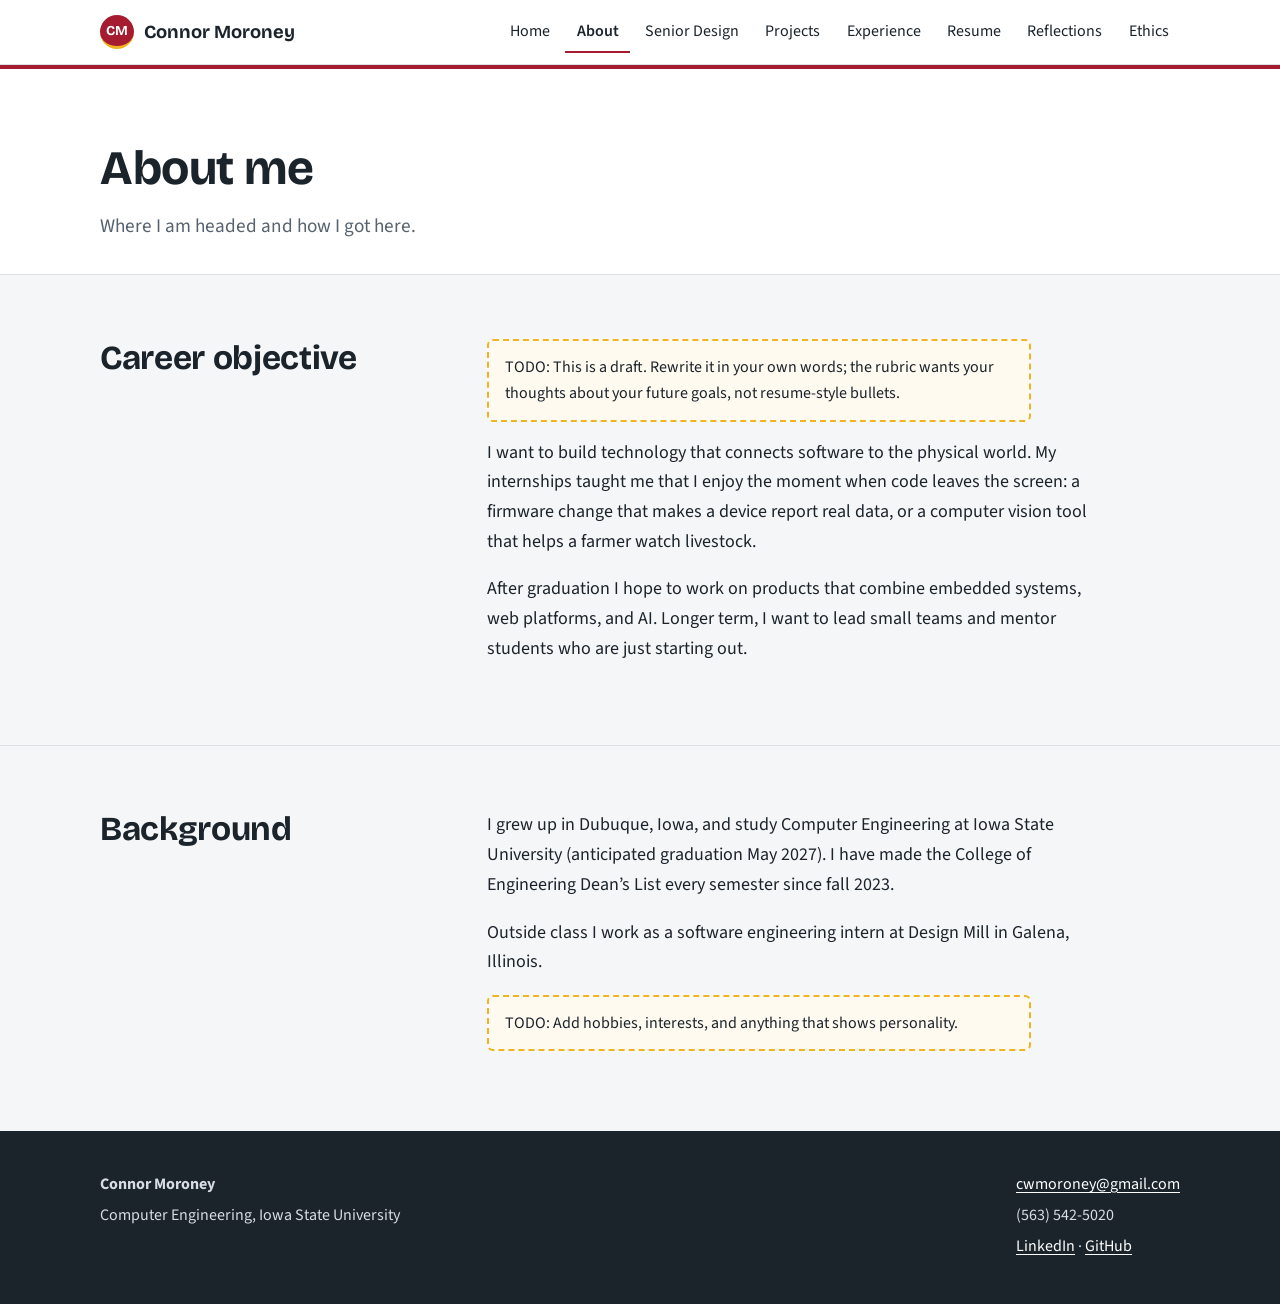
==== about.html @ 3caaef1a "Portfolio website created. Need to fill out info." ====
<!doctype html>
<html lang="en">
<head>
<meta charset="utf-8">
<meta name="viewport" content="width=device-width, initial-scale=1">
<title>About | Connor Moroney</title>
<meta name="description" content="Career objective and background.">
<link rel="preconnect" href="https://fonts.googleapis.com">
<link rel="preconnect" href="https://fonts.gstatic.com" crossorigin>
<link href="https://fonts.googleapis.com/css2?family=Bricolage+Grotesque:opsz,wght@12..96,500;12..96,700&family=Source+Sans+3:ital,wght@0,400;0,600;1,400&display=swap" rel="stylesheet">
<link rel="stylesheet" href="styles.css">
<script src="site.js" defer></script>
</head>
<body>
<div id="site-header"></div>
<main id="main">
<header class="page-head"><div class="wrap"><h1>About me</h1><p>Where I am headed and how I got here.</p></div></header>

<section class="block"><div class="wrap split"><h2>Career objective</h2><div><!-- Draft based on the resume. Rewrite in your own voice. --><p class="todo">TODO: This is a draft. Rewrite it in your own words; the rubric wants your thoughts about your future goals, not resume-style bullets.</p><p>I want to build technology that connects software to the physical world. My internships taught me that I enjoy the moment when code leaves the screen: a firmware change that makes a device report real data, or a computer vision tool that helps a farmer watch livestock.</p><p>After graduation I hope to work on products that combine embedded systems, web platforms, and AI. Longer term, I want to lead small teams and mentor students who are just starting out.</p></div></div></section>
<section class="block"><div class="wrap split"><h2>Background</h2><div><p>I grew up in Dubuque, Iowa, and study Computer Engineering at Iowa State University (anticipated graduation May 2027). I have made the College of Engineering Dean&rsquo;s List every semester since fall 2023.</p><p>Outside class I work as a software engineering intern at Design Mill in Galena, Illinois.</p><p class="todo">TODO: Add hobbies, interests, and anything that shows personality.</p></div></div></section>

</main>
<div id="site-footer"></div>
</body>
</html>
---- styles.css ----
:root {
    --ink: #1b232b;
    --muted: #56626e;
    --paper: #f5f6f8;
    --card: #fff;
    --line: #dde1e6;
    --cardinal: #a51c30;
    --cardinal-dk: #7f1424;
    --gold: #f0b323;
    --r: 6px;
    --head: "Bricolage Grotesque", system-ui, sans-serif;
    --body: "Source Sans 3", system-ui, -apple-system, "Segoe UI", sans-serif
}

* {
    box-sizing: border-box
}

html {
    scroll-behavior: smooth
}

body {
    margin: 0;
    background: var(--paper);
    color: var(--ink);
    font: 400 1.125rem/1.65 var(--body)
}

h1,
h2,
h3 {
    font-family: var(--head);
    line-height: 1.15;
    margin: 0 0 .5em;
    letter-spacing: -.01em
}

h1 {
    font-size: clamp(2.4rem, 6vw, 4.25rem);
    font-weight: 700
}

h2 {
    font-size: clamp(1.6rem, 3vw, 2.1rem)
}

h3 {
    font-size: 1.25rem
}

p {
    margin: 0 0 1em;
    max-width: 68ch
}

a {
    color: var(--cardinal);
    text-underline-offset: 3px
}

a:hover {
    color: var(--cardinal-dk)
}

:focus-visible {
    outline: 3px solid var(--gold);
    outline-offset: 3px
}

.wrap {
    width: min(1080px, 100% - 2.5rem);
    margin-inline: auto
}

.skip {
    position: absolute;
    left: -999px;
    background: var(--ink);
    color: #fff;
    padding: .5rem 1rem;
    z-index: 20
}

.skip:focus {
    left: 1rem;
    top: 1rem
}

/* header */
.site-head {
    position: sticky;
    top: 0;
    z-index: 10;
    background: #fff;
    border-bottom: 1px solid var(--line)
}

.site-head .wrap {
    display: flex;
    align-items: center;
    justify-content: space-between;
    min-height: 64px;
    gap: 1rem
}

.brand {
    font: 700 1.15rem var(--head);
    color: var(--ink);
    text-decoration: none;
    display: flex;
    align-items: center;
    gap: .6rem
}

.brand b {
    display: grid;
    place-items: center;
    width: 34px;
    height: 34px;
    background: var(--cardinal);
    color: #fff;
    border-radius: 50%;
    font-size: .85rem;
    border-bottom: 3px solid var(--gold)
}

nav ul {
    display: flex;
    gap: .25rem;
    list-style: none;
    margin: 0;
    padding: 0;
    flex-wrap: wrap
}

nav a {
    display: block;
    padding: .4rem .7rem;
    color: var(--ink);
    text-decoration: none;
    font-size: 1rem;
    border-bottom: 2px solid transparent
}

nav a:hover {
    border-color: var(--line)
}

nav a[aria-current=page] {
    border-color: var(--cardinal);
    font-weight: 600
}

.menu-btn {
    display: none;
    background: none;
    border: 1px solid var(--line);
    border-radius: var(--r);
    padding: .4rem .8rem;
    font: inherit;
    color: var(--ink)
}

@media(max-width:860px) {
    .menu-btn {
        display: block
    }

    nav {
        display: none;
        position: absolute;
        top: 64px;
        left: 0;
        right: 0;
        background: #fff;
        border-bottom: 1px solid var(--line);
        padding: .5rem 1.25rem 1rem
    }

    nav.open {
        display: block
    }

    nav ul {
        flex-direction: column
    }
}

/* hero */
.hero {
    position: relative;
    overflow: hidden;
    background: #fff;
    border-bottom: 1px solid var(--line)
}

.hero .wrap {
    position: relative;
    display: grid;
    grid-template-columns: 1.5fr 1fr;
    gap: 3rem;
    align-items: center;
    padding: clamp(3rem, 8vw, 6rem) 0
}

.hero p.lede {
    font-size: 1.35rem;
    color: var(--muted)
}

.trace {
    position: absolute;
    inset: 0;
    width: 100%;
    height: 100%;
    pointer-events: none
}

.trace path {
    fill: none;
    stroke: var(--line);
    stroke-width: 2;
    stroke-dasharray: 1400;
    stroke-dashoffset: 1400;
    animation: draw 2.4s ease-out .2s forwards
}

.trace circle {
    fill: #fff;
    stroke: var(--cardinal);
    stroke-width: 2
}

@keyframes draw {
    to {
        stroke-dashoffset: 0
    }
}

.portrait {
    aspect-ratio: 4/5;
    background: var(--paper);
    border: 1px solid var(--line);
    border-radius: var(--r);
    box-shadow: 12px 12px 0 var(--cardinal);
    display: grid;
    place-items: center;
    color: var(--muted);
    overflow: hidden;
    font-size: .95rem;
    text-align: center
}

.portrait img {
    width: 100%;
    height: 100%;
    object-fit: cover
}

@media(max-width:760px) {
    .hero .wrap {
        grid-template-columns: 1fr
    }

    .portrait {
        max-width: 280px;
        box-shadow: 8px 8px 0 var(--cardinal)
    }
}

.btns {
    display: flex;
    gap: .75rem;
    flex-wrap: wrap;
    margin-top: 1.5rem
}

.btn {
    display: inline-block;
    padding: .7rem 1.3rem;
    border-radius: var(--r);
    background: var(--cardinal);
    color: #fff;
    text-decoration: none;
    font-weight: 600;
    border: 2px solid var(--cardinal)
}

.btn:hover {
    background: var(--cardinal-dk);
    color: #fff
}

.btn.alt {
    background: transparent;
    color: var(--cardinal)
}

.btn.alt:hover {
    background: var(--cardinal);
    color: #fff
}

/* sections */
section.block {
    padding: clamp(2.5rem, 6vw, 4rem) 0;
    border-bottom: 1px solid var(--line)
}

section.block:last-of-type {
    border-bottom: 0
}

.page-head {
    background: #fff;
    border-bottom: 1px solid var(--line);
    padding: clamp(2.5rem, 6vw, 4.5rem) 0 2rem;
    border-top: 4px solid var(--cardinal)
}

.page-head h1 {
    font-size: clamp(2rem, 5vw, 3rem);
    margin-bottom: .3em
}

.page-head p {
    color: var(--muted);
    font-size: 1.2rem;
    margin: 0
}

.crumb {
    font-size: .95rem;
    margin-bottom: 1rem
}

.split {
    display: grid;
    grid-template-columns: 1fr 2fr;
    gap: 2.5rem
}

@media(max-width:760px) {
    .split {
        grid-template-columns: 1fr;
        gap: 1rem
    }
}

.split>h2 {
    position: sticky;
    top: 84px;
    align-self: start
}

.linklist {
    list-style: none;
    padding: 0;
    margin: 0;
    display: grid;
    grid-template-columns: repeat(2, 1fr);
    gap: 0 2.5rem
}

@media(max-width:760px) {
    .linklist {
        grid-template-columns: 1fr
    }
}

.linklist li {
    border-top: 1px solid var(--line);
    padding: 1rem 0
}

.linklist a {
    font: 700 1.2rem var(--head);
    text-decoration: none
}

.linklist span {
    display: block;
    color: var(--muted);
    font-size: 1rem
}

/* projects */
.project {
    display: grid;
    grid-template-columns: 200px 1fr;
    gap: 1.5rem;
    padding: 1.5rem 0;
    border-top: 1px solid var(--line)
}

.project .thumb {
    aspect-ratio: 4/3;
    background: #e9ecf0;
    border-radius: var(--r);
    display: grid;
    place-items: center;
    color: var(--muted);
    font-size: .9rem;
    overflow: hidden
}

.thumb img {
    width: 100%;
    height: 100%;
    object-fit: cover
}

.project h3 a {
    color: var(--ink);
    text-decoration: none
}

.project h3 a:hover {
    color: var(--cardinal)
}

@media(max-width:640px) {
    .project {
        grid-template-columns: 1fr
    }
}

.tags {
    list-style: none;
    display: flex;
    flex-wrap: wrap;
    gap: .4rem;
    padding: 0;
    margin: .5rem 0 0
}

.tags li {
    background: #fff;
    border: 1px solid var(--line);
    border-radius: 99px;
    padding: .1rem .7rem;
    font-size: .9rem;
    color: var(--muted)
}

.feature {
    border-left: 5px solid var(--gold);
    background: #fff;
    padding: 1.5rem;
    border-radius: 0 var(--r) var(--r) 0
}

.entry {
    background: #fff;
    border: 1px solid var(--line);
    border-radius: var(--r);
    padding: 1.5rem 1.75rem;
    margin-bottom: 1.5rem
}

.entry .meta {
    color: var(--muted);
    margin-bottom: 1rem
}

ul.plain {
    padding-left: 1.2rem;
    max-width: 68ch
}

ul.plain li {
    margin-bottom: .4rem
}

.todo {
    border: 2px dashed var(--gold);
    background: #fffaf0;
    padding: .8rem 1rem;
    border-radius: var(--r);
    font-size: 1rem;
    max-width: 68ch
}

.media {
    background: #e9ecf0;
    border-radius: var(--r);
    min-height: 240px;
    display: grid;
    place-items: center;
    color: var(--muted);
    margin: 0 0 1.5rem
}

iframe.pdf {
    width: 100%;
    height: 80vh;
    border: 1px solid var(--line);
    border-radius: var(--r);
    background: #fff
}

footer.site-foot {
    background: var(--ink);
    color: #d7dde3;
    padding: 2.5rem 0;
    font-size: 1rem
}

footer.site-foot a {
    color: #fff
}

footer.site-foot .wrap {
    display: flex;
    justify-content: space-between;
    gap: 1.5rem;
    flex-wrap: wrap
}

footer p {
    margin: 0 0 .3rem
}

@media(prefers-reduced-motion:reduce) {
    html {
        scroll-behavior: auto
    }

    .trace path {
        animation: none;
        stroke-dashoffset: 0
    }
}
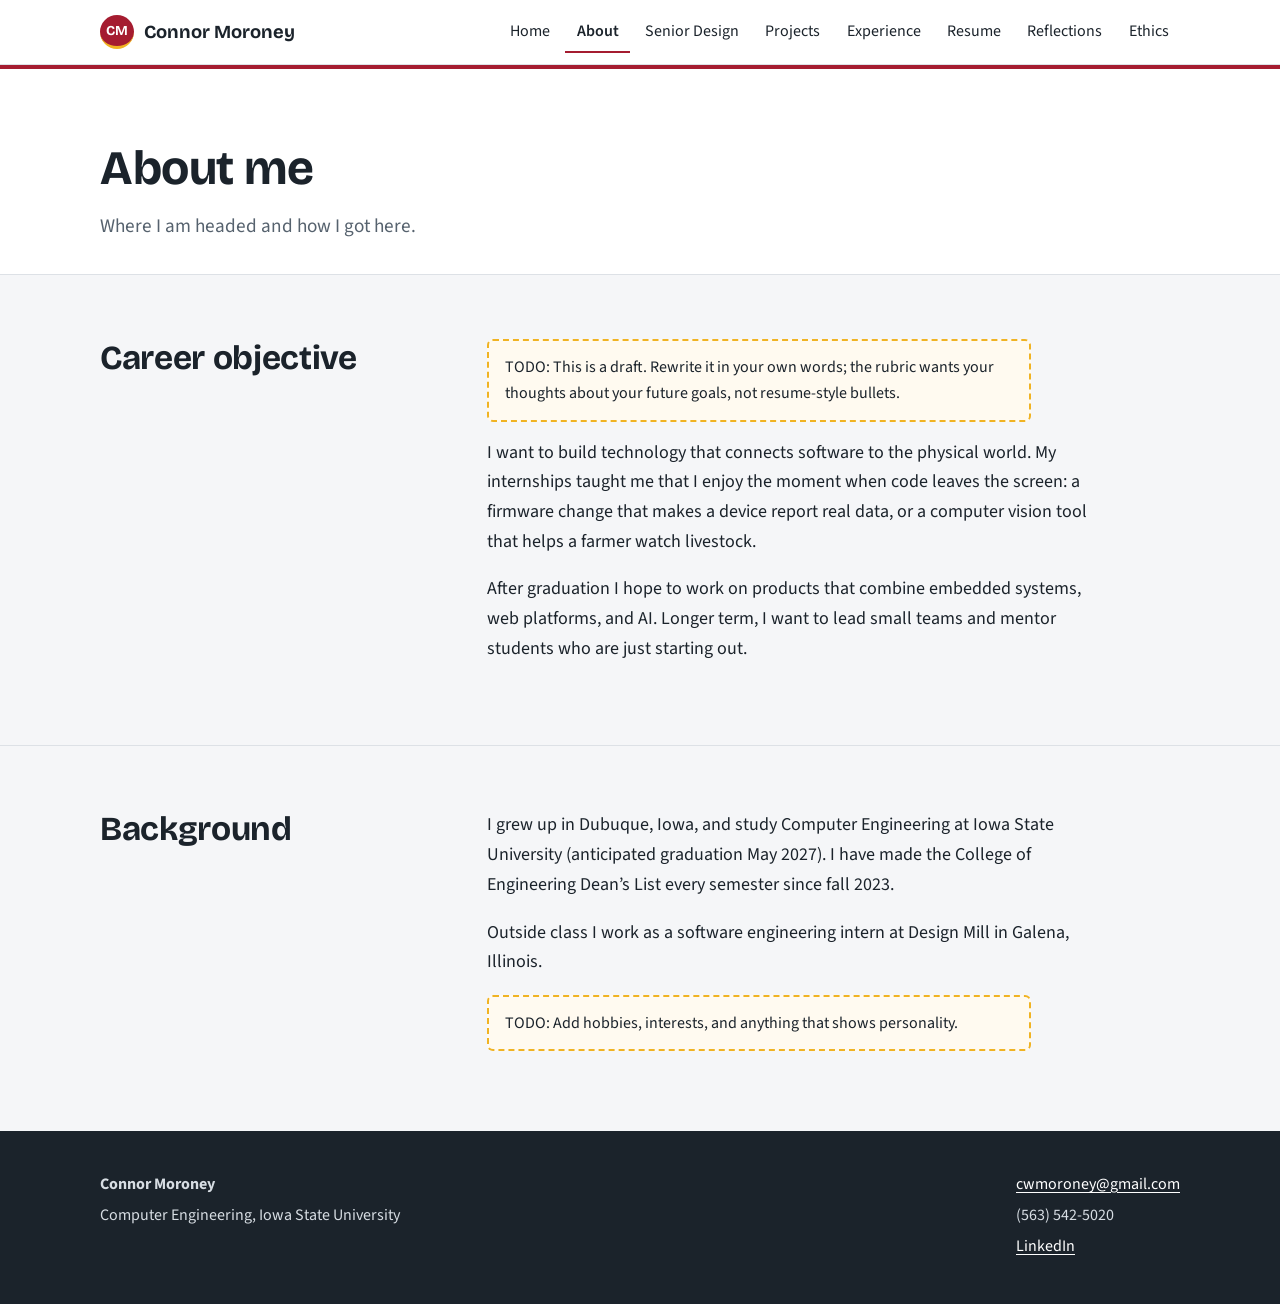
==== commit ab5cbed1: "Working a project descriptions" ====
--- a/about.html
+++ b/about.html
@@ -1,25 +1,59 @@
 <!doctype html>
 <html lang="en">
+
 <head>
-<meta charset="utf-8">
-<meta name="viewport" content="width=device-width, initial-scale=1">
-<title>About | Connor Moroney</title>
-<meta name="description" content="Career objective and background.">
-<link rel="preconnect" href="https://fonts.googleapis.com">
-<link rel="preconnect" href="https://fonts.gstatic.com" crossorigin>
-<link href="https://fonts.googleapis.com/css2?family=Bricolage+Grotesque:opsz,wght@12..96,500;12..96,700&family=Source+Sans+3:ital,wght@0,400;0,600;1,400&display=swap" rel="stylesheet">
-<link rel="stylesheet" href="styles.css">
-<script src="site.js" defer></script>
+    <meta charset="utf-8">
+    <meta name="viewport" content="width=device-width, initial-scale=1">
+    <title>About | Connor Moroney</title>
+    <meta name="description" content="Career objective and background.">
+    <link rel="preconnect" href="https://fonts.googleapis.com">
+    <link rel="preconnect" href="https://fonts.gstatic.com" crossorigin>
+    <link
+        href="https://fonts.googleapis.com/css2?family=Bricolage+Grotesque:opsz,wght@12..96,500;12..96,700&family=Source+Sans+3:ital,wght@0,400;0,600;1,400&display=swap"
+        rel="stylesheet">
+    <link rel="stylesheet" href="styles.css">
+    <script src="site.js" defer></script>
 </head>
+
 <body>
-<div id="site-header"></div>
-<main id="main">
-<header class="page-head"><div class="wrap"><h1>About me</h1><p>Where I am headed and how I got here.</p></div></header>
+    <div id="site-header"></div>
+    <main id="main">
+        <header class="page-head">
+            <div class="wrap">
+                <h1>About me</h1>
+                <p>Where I am headed and how I got here.</p>
+            </div>
+        </header>
 
-<section class="block"><div class="wrap split"><h2>Career objective</h2><div><!-- Draft based on the resume. Rewrite in your own voice. --><p class="todo">TODO: This is a draft. Rewrite it in your own words; the rubric wants your thoughts about your future goals, not resume-style bullets.</p><p>I want to build technology that connects software to the physical world. My internships taught me that I enjoy the moment when code leaves the screen: a firmware change that makes a device report real data, or a computer vision tool that helps a farmer watch livestock.</p><p>After graduation I hope to work on products that combine embedded systems, web platforms, and AI. Longer term, I want to lead small teams and mentor students who are just starting out.</p></div></div></section>
-<section class="block"><div class="wrap split"><h2>Background</h2><div><p>I grew up in Dubuque, Iowa, and study Computer Engineering at Iowa State University (anticipated graduation May 2027). I have made the College of Engineering Dean&rsquo;s List every semester since fall 2023.</p><p>Outside class I work as a software engineering intern at Design Mill in Galena, Illinois.</p><p class="todo">TODO: Add hobbies, interests, and anything that shows personality.</p></div></div></section>
+        <section class="block">
+            <div class="wrap split">
+                <h2>Career objective</h2>
+                <div><!-- Draft based on the resume. Rewrite in your own voice. -->
+                    <p class="todo">TODO: This is a draft. Rewrite it in your own words; the rubric wants your thoughts
+                        about your future goals, not resume-style bullets.</p>
+                    <p>I want to build technology that connects software to the physical world. My internships taught me
+                        that I enjoy the moment when code leaves the screen: a firmware change that makes a device
+                        report real data, or a computer vision tool that helps a farmer watch livestock.</p>
+                    <p>After graduation I hope to work on products that combine embedded systems, web platforms, and AI.
+                        Longer term, I want to lead small teams and mentor students who are just starting out.</p>
+                </div>
+            </div>
+        </section>
+        <section class="block">
+            <div class="wrap split">
+                <h2>Background</h2>
+                <div>
+                    <p>I grew up in Dubuque, Iowa, and study Computer Engineering at Iowa State University (anticipated
+                        graduation May 2027). I have made the College of Engineering Dean&rsquo;s List every semester
+                        since fall 2023.</p>
+                    <p>Outside class I work as a software engineering intern at Design Mill in Galena, Illinois.</p>
+                    <p class="todo">TODO: Add hobbies, interests, and anything that shows personality.</p>
+                </div>
+            </div>
+        </section>
 
-</main>
-<div id="site-footer"></div>
+    </main>
+    <div id="site-footer"></div>
 </body>
-</html>
+
+</html>
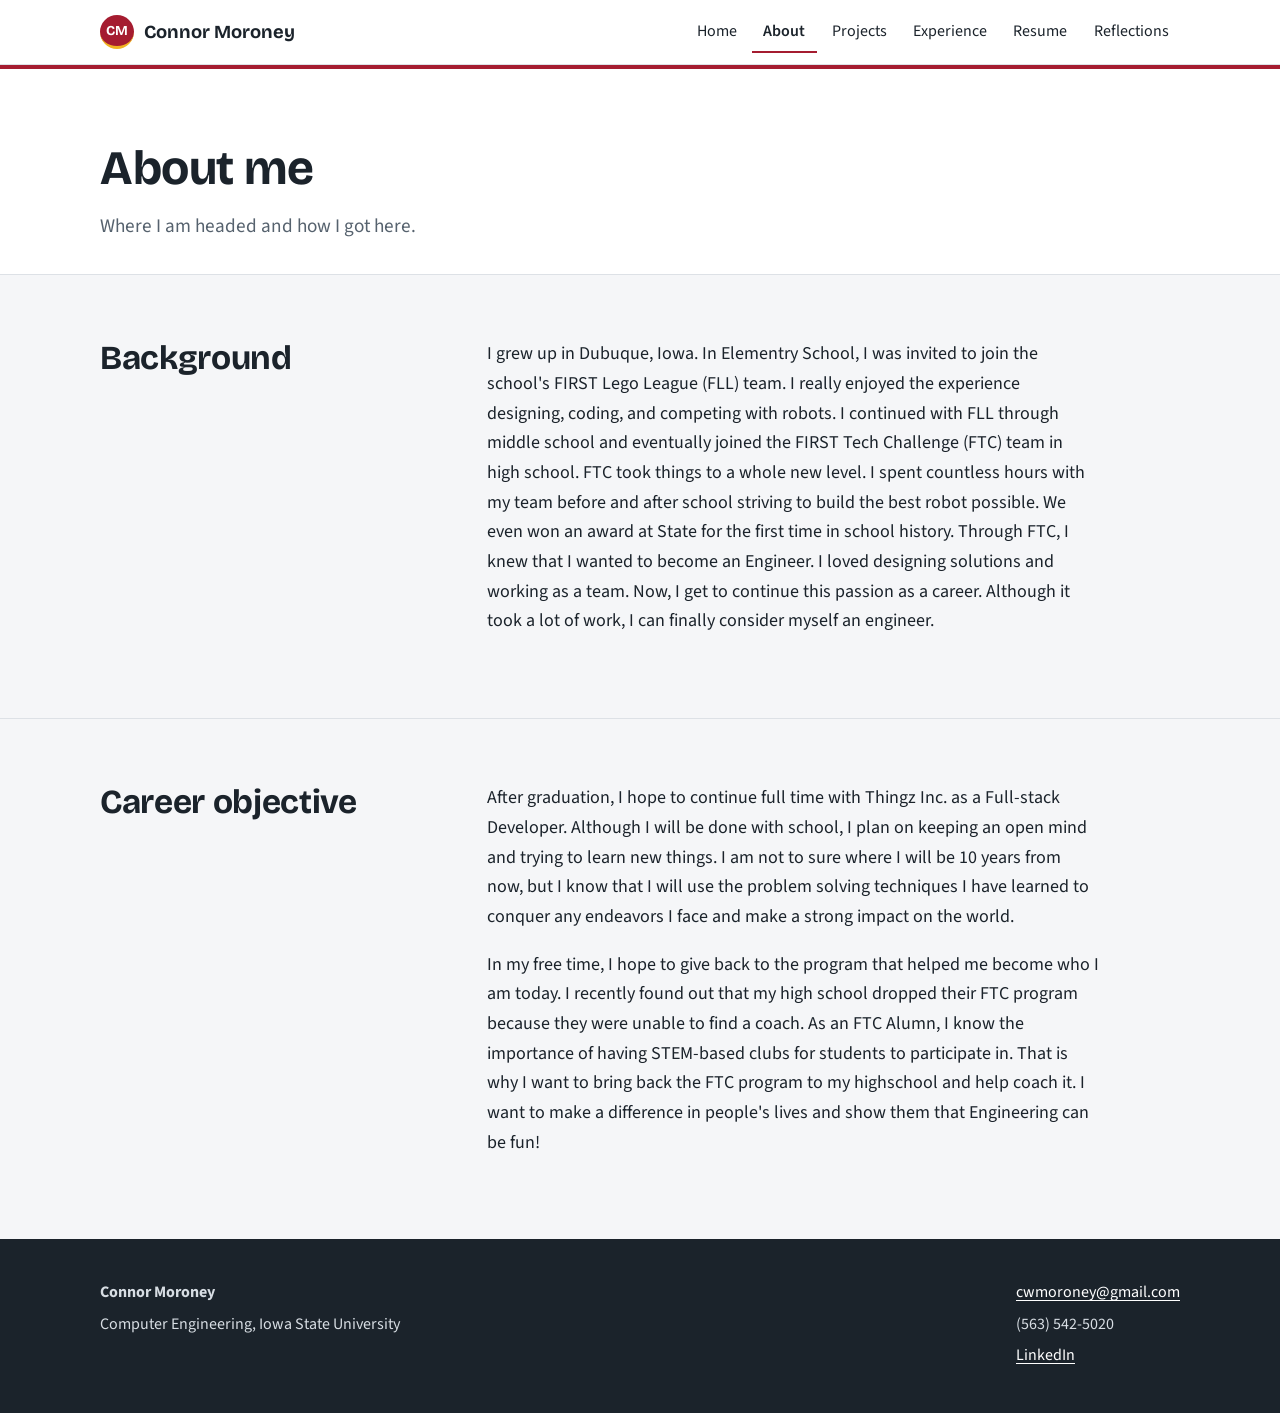
==== commit e86fa648: "About me complete!" ====
--- a/about.html
+++ b/about.html
@@ -27,27 +27,34 @@
 
         <section class="block">
             <div class="wrap split">
-                <h2>Career objective</h2>
-                <div><!-- Draft based on the resume. Rewrite in your own voice. -->
-                    <p class="todo">TODO: This is a draft. Rewrite it in your own words; the rubric wants your thoughts
-                        about your future goals, not resume-style bullets.</p>
-                    <p>I want to build technology that connects software to the physical world. My internships taught me
-                        that I enjoy the moment when code leaves the screen: a firmware change that makes a device
-                        report real data, or a computer vision tool that helps a farmer watch livestock.</p>
-                    <p>After graduation I hope to work on products that combine embedded systems, web platforms, and AI.
-                        Longer term, I want to lead small teams and mentor students who are just starting out.</p>
+                <h2>Background</h2>
+                <div>
+                    <p>I grew up in Dubuque, Iowa. In Elementry School, I was invited to join the school's FIRST Lego
+                        League (FLL) team. I really enjoyed the experience designing, coding, and competing with robots.
+                        I continued with FLL through middle school and eventually joined the FIRST Tech Challenge (FTC)
+                        team in high school. FTC took things to a whole new level. I spent countless hours with my team
+                        before and after school striving to build the best robot possible. We even won an award at State
+                        for the first time in school history. Through FTC, I knew that I wanted to become an Engineer. I
+                        loved designing solutions and working as a team. Now, I get to continue this passion as a
+                        career. Although it took a lot of work, I can finally consider myself an engineer. </p>
                 </div>
             </div>
         </section>
+
         <section class="block">
             <div class="wrap split">
-                <h2>Background</h2>
-                <div>
-                    <p>I grew up in Dubuque, Iowa, and study Computer Engineering at Iowa State University (anticipated
-                        graduation May 2027). I have made the College of Engineering Dean&rsquo;s List every semester
-                        since fall 2023.</p>
-                    <p>Outside class I work as a software engineering intern at Design Mill in Galena, Illinois.</p>
-                    <p class="todo">TODO: Add hobbies, interests, and anything that shows personality.</p>
+                <h2>Career objective</h2>
+                <div><!-- Draft based on the resume. Rewrite in your own voice. -->
+                    <p>After graduation, I hope to continue full time with Thingz Inc. as a Full-stack Developer.
+                        Although I will be done with school, I plan on keeping an open mind and trying to learn new
+                        things. I am not to sure where I will be 10 years from now, but I know that I will use the
+                        problem solving techniques I have learned to conquer any endeavors I face and make a strong
+                        impact on the world. </p>
+                    <p>In my free time, I hope to give back to the program that helped me become who I am today. I
+                        recently found out that my high school dropped their FTC program because they were unable to
+                        find a coach. As an FTC Alumn, I know the importance of having STEM-based clubs for students to
+                        participate in. That is why I want to bring back the FTC program to my highschool and help coach
+                        it. I want to make a difference in people's lives and show them that Engineering can be fun!</p>
                 </div>
             </div>
         </section>
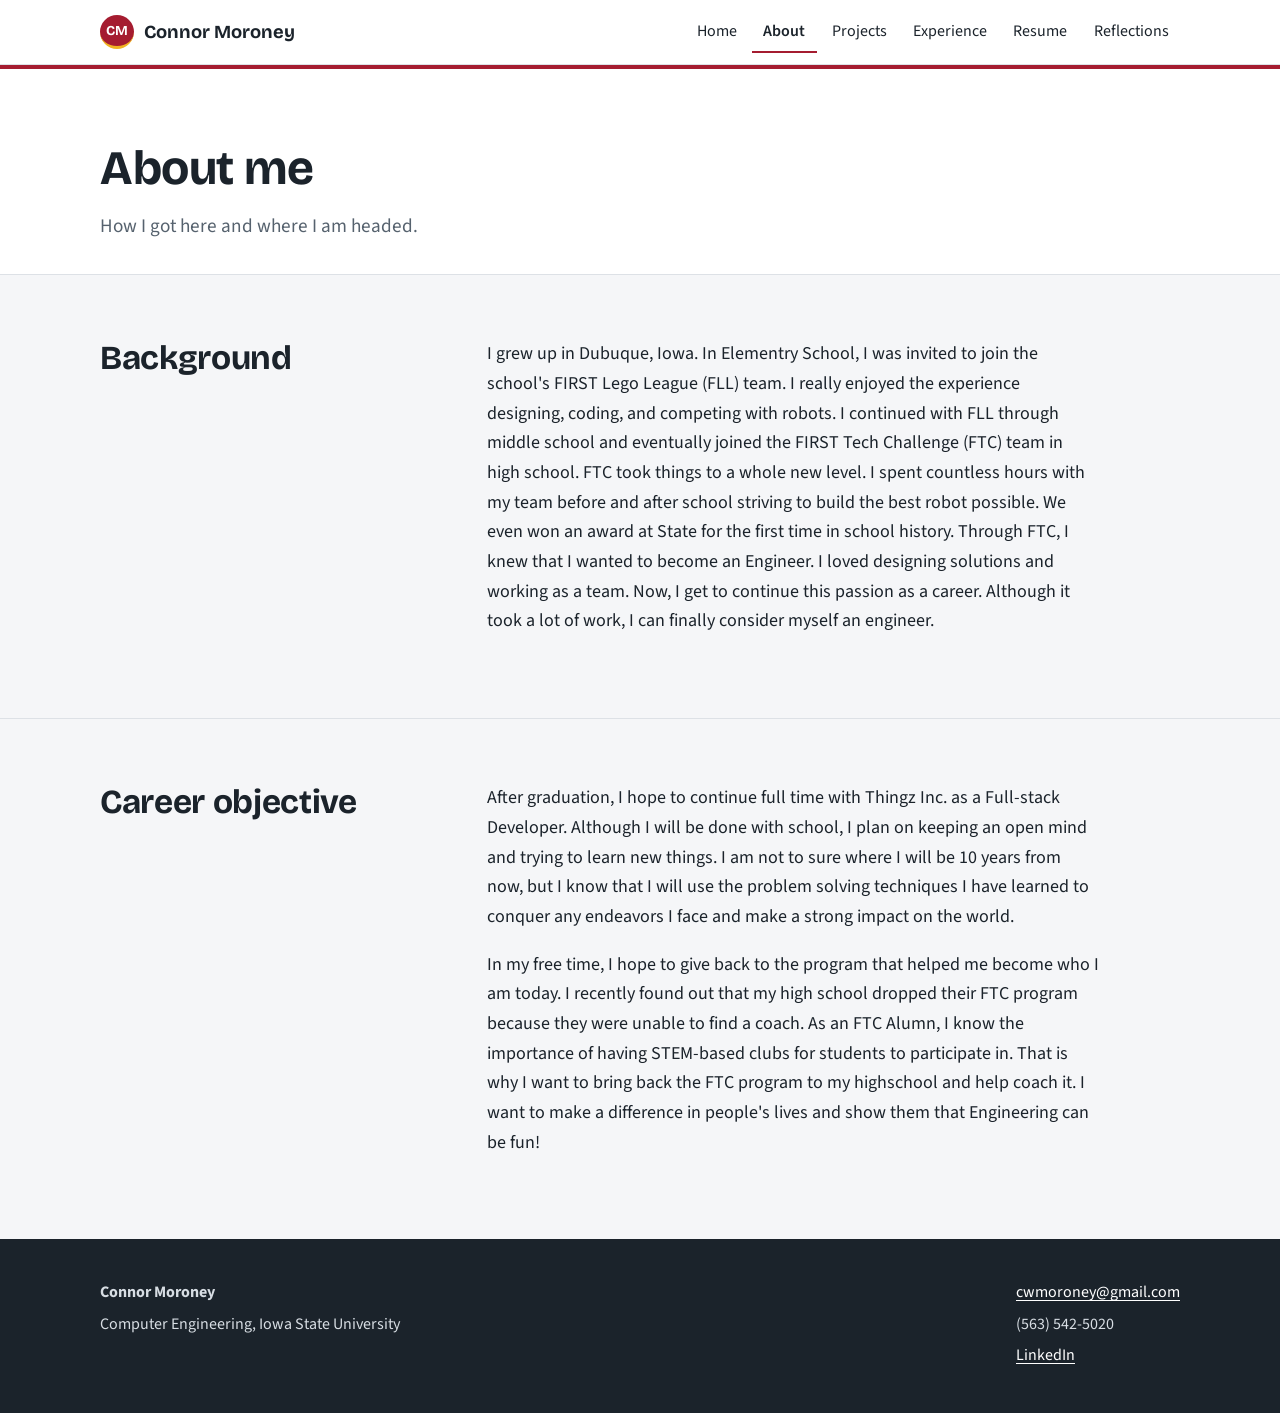
==== commit 78e1087d: "More Changes" ====
--- a/about.html
+++ b/about.html
@@ -21,7 +21,7 @@
         <header class="page-head">
             <div class="wrap">
                 <h1>About me</h1>
-                <p>Where I am headed and how I got here.</p>
+                <p>How I got here and where I am headed.</p>
             </div>
         </header>
 
